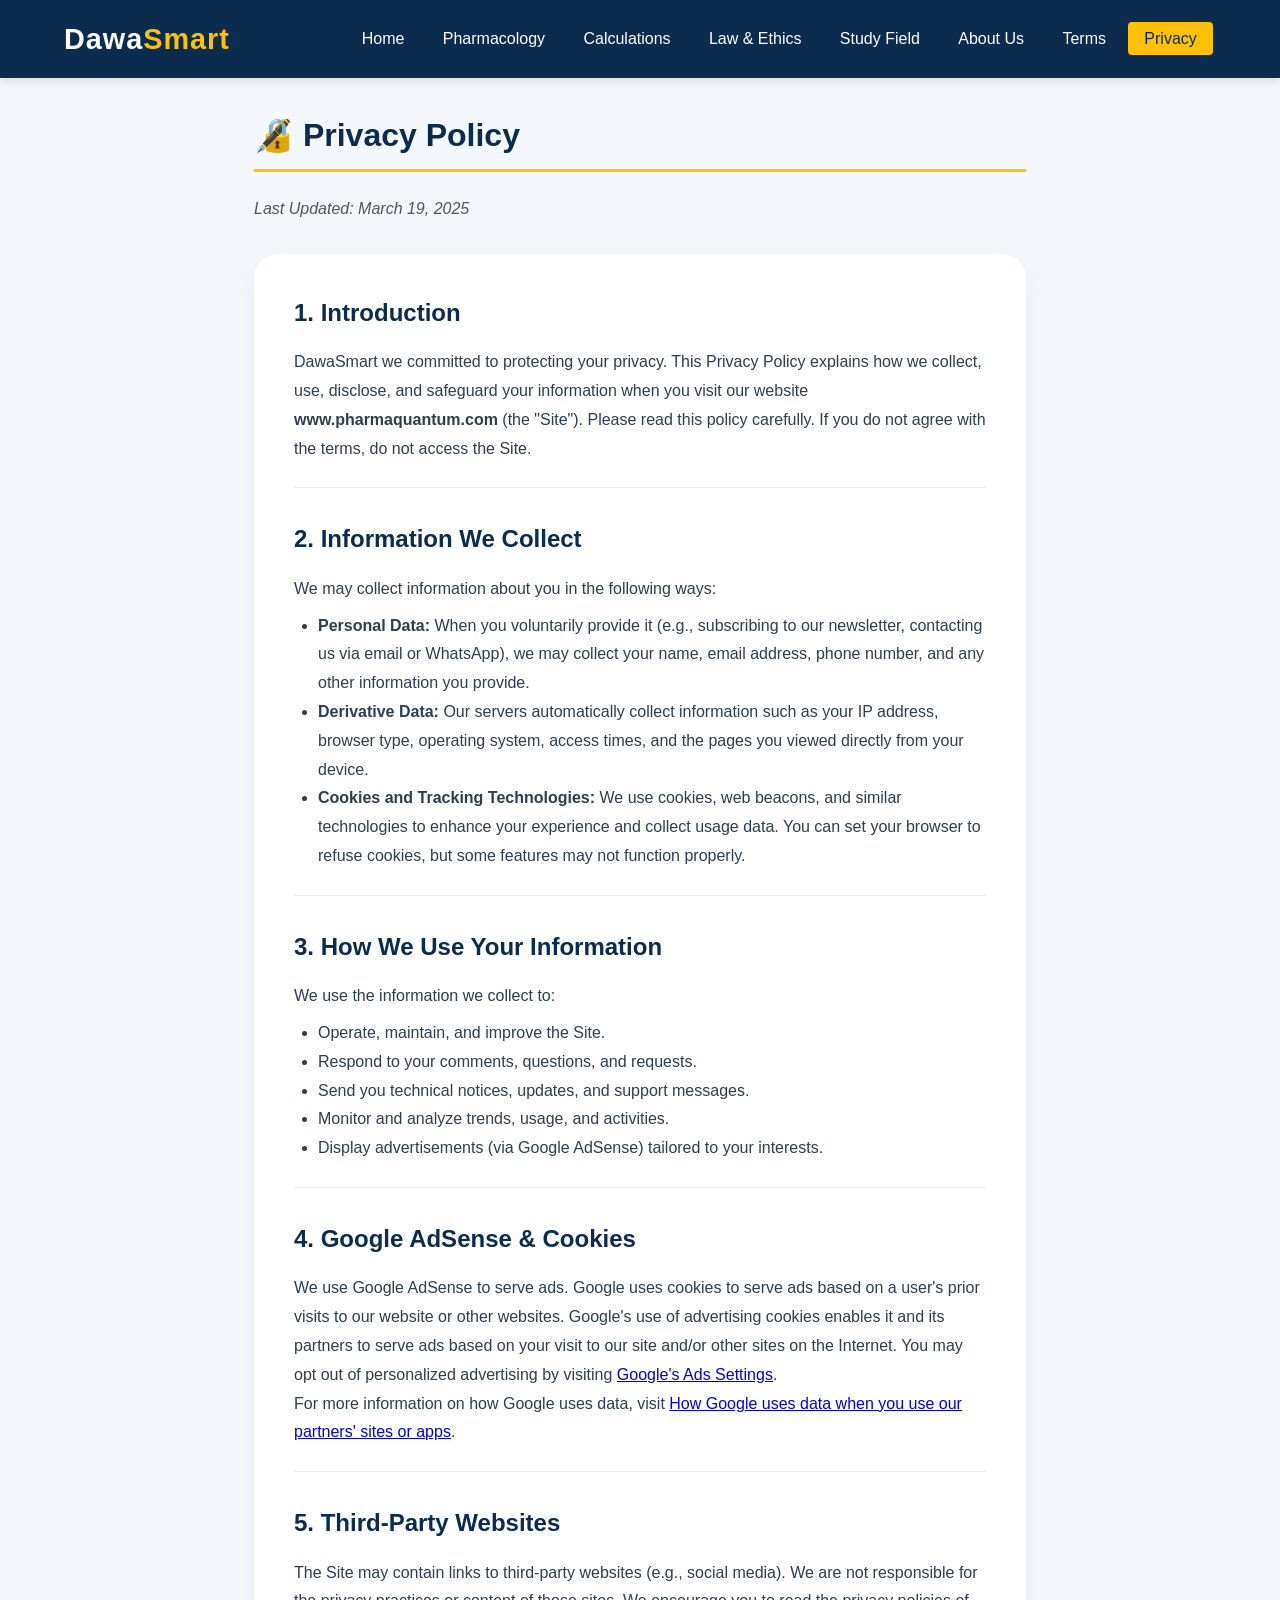
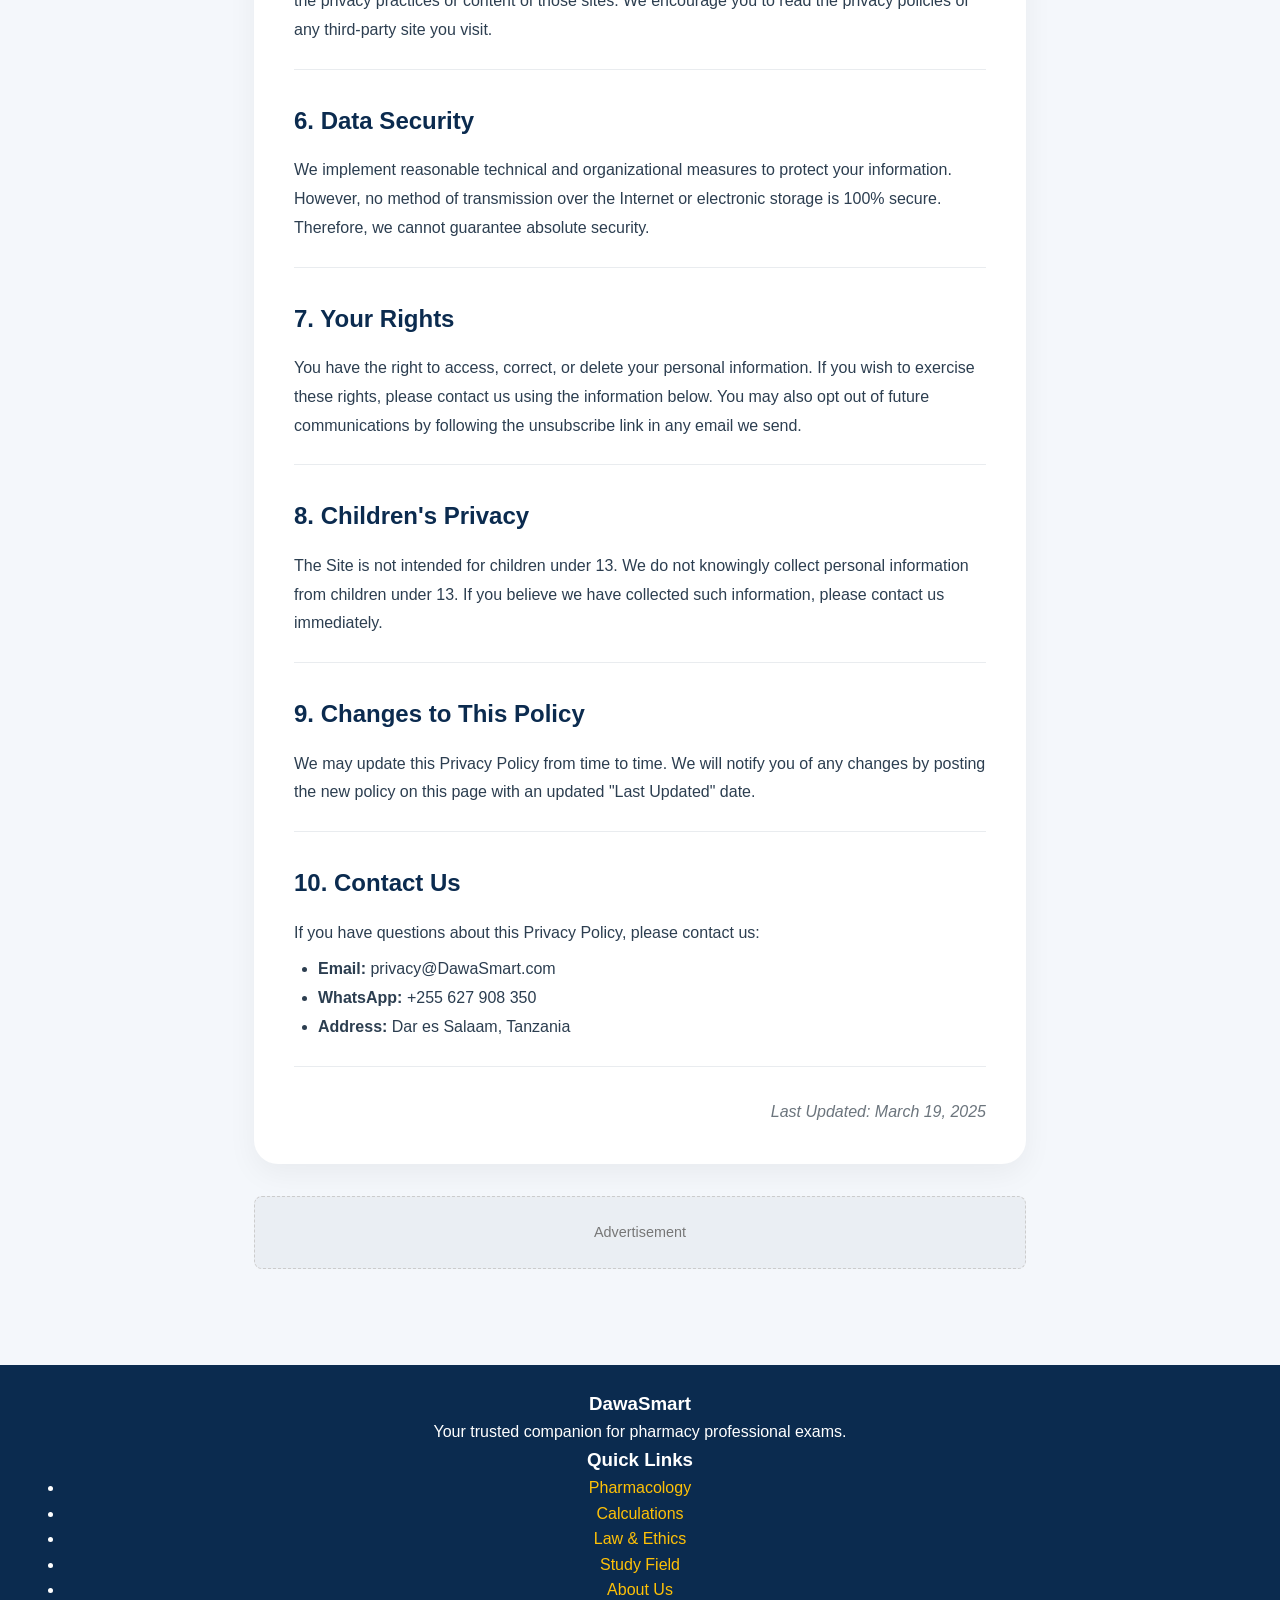
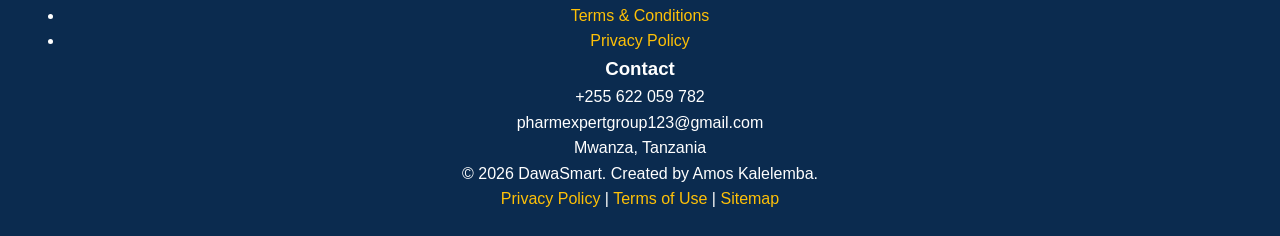
==== privacy.html @ 4b035a09 "Add files via upload" ====
<!DOCTYPE html>
<html lang="en">
<head>
    <meta charset="UTF-8">
    <meta name="viewport" content="width=device-width, initial-scale=1.0, maximum-scale=1.0, user-scalable=yes">
    <title>DawaSmart- Privacy Policy</title>
    <link rel="stylesheet" href="style.css">
    <!-- Google AdSense placeholder (if needed) -->
    <script async src="https://pagead2.googlesyndication.com/pagead/js/adsbygoogle.js?client=ca-pub-XXXXXXXXXXXXXXXX" crossorigin="anonymous"></script>
    <style>
        /* Additional styling for privacy page */
        .privacy-container {
            background: white;
            border-radius: 24px;
            padding: 2.5rem;
            box-shadow: 0 10px 30px rgba(0,0,0,0.05);
            margin: 2rem 0;
        }
        .privacy-section {
            margin-bottom: 2rem;
            border-bottom: 1px solid #e9ecef;
            padding-bottom: 1.5rem;
        }
        .privacy-section:last-child {
            border-bottom: none;
        }
        .privacy-section h2 {
            color: #0b2b4f;
            font-size: 1.5rem;
            margin-bottom: 1rem;
        }
        .privacy-section p, .privacy-section li {
            line-height: 1.8;
            color: #2c3e50;
        }
        .privacy-section ul {
            margin-left: 1.5rem;
            margin-top: 0.5rem;
        }
        .last-updated {
            text-align: right;
            color: #6c757d;
            font-style: italic;
            margin-top: 2rem;
        }
    </style>
</head>
<body>
    <header>
        <div class="logo">Dawa<span>Smart</span></div>
        <nav class="navbar">
            <ul class="nav-menu">
                <li><a href="index.html">Home</a></li>
                <li><a href="pharmacology.html">Pharmacology</a></li>
                <li><a href="calculations.html">Calculations</a></li>
                <li><a href="law-ethics.html">Law & Ethics</a></li>
                <li><a href="study-field.html">Study Field</a></li>
                <li><a href="about.html">About Us</a></li>
                <li><a href="terms.html">Terms</a></li>
                <li><a href="privacy.html" class="active">Privacy</a></li>
            </ul>
            <div class="hamburger">
                <span class="bar"></span><span class="bar"></span><span class="bar"></span>
            </div>
        </nav>
    </header>

    <main class="content-page">
        <h1>🔏 Privacy Policy</h1>
        <p class="page-description">Last Updated: March 19, 2025</p>

        <div class="privacy-container">
            <div class="privacy-section">
                <h2>1. Introduction</h2>
                <p>DawaSmart we committed to protecting your privacy. This Privacy Policy explains how we collect, use, disclose, and safeguard your information when you visit our website <strong>www.pharmaquantum.com</strong> (the "Site"). Please read this policy carefully. If you do not agree with the terms, do not access the Site.</p>
            </div>

            <div class="privacy-section">
                <h2>2. Information We Collect</h2>
                <p>We may collect information about you in the following ways:</p>
                <ul>
                    <li><strong>Personal Data:</strong> When you voluntarily provide it (e.g., subscribing to our newsletter, contacting us via email or WhatsApp), we may collect your name, email address, phone number, and any other information you provide.</li>
                    <li><strong>Derivative Data:</strong> Our servers automatically collect information such as your IP address, browser type, operating system, access times, and the pages you viewed directly from your device.</li>
                    <li><strong>Cookies and Tracking Technologies:</strong> We use cookies, web beacons, and similar technologies to enhance your experience and collect usage data. You can set your browser to refuse cookies, but some features may not function properly.</li>
                </ul>
            </div>

            <div class="privacy-section">
                <h2>3. How We Use Your Information</h2>
                <p>We use the information we collect to:</p>
                <ul>
                    <li>Operate, maintain, and improve the Site.</li>
                    <li>Respond to your comments, questions, and requests.</li>
                    <li>Send you technical notices, updates, and support messages.</li>
                    <li>Monitor and analyze trends, usage, and activities.</li>
                    <li>Display advertisements (via Google AdSense) tailored to your interests.</li>
                </ul>
            </div>

            <div class="privacy-section">
                <h2>4. Google AdSense & Cookies</h2>
                <p>We use Google AdSense to serve ads. Google uses cookies to serve ads based on a user's prior visits to our website or other websites. Google's use of advertising cookies enables it and its partners to serve ads based on your visit to our site and/or other sites on the Internet. You may opt out of personalized advertising by visiting <a href="https://www.google.com/settings/ads" target="_blank">Google's Ads Settings</a>.</p>
                <p>For more information on how Google uses data, visit <a href="https://policies.google.com/technologies/partner-sites" target="_blank">How Google uses data when you use our partners' sites or apps</a>.</p>
            </div>

            <div class="privacy-section">
                <h2>5. Third-Party Websites</h2>
                <p>The Site may contain links to third-party websites (e.g., social media). We are not responsible for the privacy practices or content of those sites. We encourage you to read the privacy policies of any third-party site you visit.</p>
            </div>

            <div class="privacy-section">
                <h2>6. Data Security</h2>
                <p>We implement reasonable technical and organizational measures to protect your information. However, no method of transmission over the Internet or electronic storage is 100% secure. Therefore, we cannot guarantee absolute security.</p>
            </div>

            <div class="privacy-section">
                <h2>7. Your Rights</h2>
                <p>You have the right to access, correct, or delete your personal information. If you wish to exercise these rights, please contact us using the information below. You may also opt out of future communications by following the unsubscribe link in any email we send.</p>
            </div>

            <div class="privacy-section">
                <h2>8. Children's Privacy</h2>
                <p>The Site is not intended for children under 13. We do not knowingly collect personal information from children under 13. If you believe we have collected such information, please contact us immediately.</p>
            </div>

            <div class="privacy-section">
                <h2>9. Changes to This Policy</h2>
                <p>We may update this Privacy Policy from time to time. We will notify you of any changes by posting the new policy on this page with an updated "Last Updated" date.</p>
            </div>

            <div class="privacy-section">
                <h2>10. Contact Us</h2>
                <p>If you have questions about this Privacy Policy, please contact us:</p>
                <ul>
                    <li><strong>Email:</strong> privacy@DawaSmart.com</li>
                    <li><strong>WhatsApp:</strong> +255 627 908 350</li>
                    <li><strong>Address:</strong> Dar es Salaam, Tanzania</li>
                </ul>
            </div>

            <div class="last-updated">
                Last Updated: March 19, 2025
            </div>
        </div>

        <!-- Ad space -->
        <div class="ad-banner">
            <p>Advertisement</p>
        </div>
    </main>

    <!-- Advanced Footer (same as other pages) -->
    <footer class="advanced-footer">
        <div class="footer-grid">
            <div class="footer-col">
                <h3>DawaSmart</h3>
                <p>Your trusted companion for pharmacy professional exams.</p>
                <div class="social-links">
                    <a href="#"><i class="fab fa-facebook-f"></i></a>
                    <a href="#"><i class="fab fa-twitter"></i></a>
                    <a href="#"><i class="fab fa-linkedin-in"></i></a>
                    <a href="#"><i class="fab fa-whatsapp"></i></a>
                    <a href="#"><i class="fab fa-youtube"></i></a>
                </div>
            </div>
            <div class="footer-col">
                <h3>Quick Links</h3>
                <ul>
                    <li><a href="pharmacology.html"><i class="fas fa-chevron-right"></i> Pharmacology</a></li>
                    <li><a href="calculations.html"><i class="fas fa-chevron-right"></i> Calculations</a></li>
                    <li><a href="law-ethics.html"><i class="fas fa-chevron-right"></i> Law & Ethics</a></li>
                    <li><a href="study-field.html"><i class="fas fa-chevron-right"></i> Study Field</a></li>
                    <li><a href="about.html"><i class="fas fa-chevron-right"></i> About Us</a></li>
                    <li><a href="terms.html"><i class="fas fa-chevron-right"></i> Terms & Conditions</a></li>
                    <li><a href="privacy.html"><i class="fas fa-chevron-right"></i> Privacy Policy</a></li>
                </ul>
            </div>
            <div class="footer-col">
                <h3>Contact</h3>
                <div class="contact-item"><i class="fas fa-phone-alt"></i> +255 622 059 782</div>
                <div class="contact-item"><i class="fas fa-envelope"></i> pharmexpertgroup123@gmail.com</div>
                <div class="contact-item"><i class="fas fa-map-marker-alt"></i> Mwanza, Tanzania</div>
            </div>
        </div>
        <div class="footer-bottom">
            <div>&copy; 2026 DawaSmart. Created by Amos Kalelemba.</div>
            <div class="footer-bottom-links">
                <a href="privacy.html">Privacy Policy</a> | <a href="terms.html">Terms of Use</a> | <a href="sitemap.xml">Sitemap</a>
            </div>
        </div>
    </footer>

    <script src="script.js"></script>
</body>
</html>
---- style.css ----
/* ===== RESET & BASE ===== */
* {
    margin: 0;
    padding: 0;
    box-sizing: border-box;
}

body {
    font-family: 'Segoe UI', Tahoma, Geneva, Verdana, sans-serif;
    line-height: 1.6;
    color: #333;
    background: #f4f7fb;
    /* Disable text selection */
    user-select: none;
    -webkit-user-select: none;
    -moz-user-select: none;
    -ms-user-select: none;
}

/* ===== HEADER & NAVIGATION ===== */
header {
    background: #0b2b4f;
    color: white;
    padding: 1rem 5%;
    display: flex;
    justify-content: space-between;
    align-items: center;
    flex-wrap: wrap;
    position: sticky;
    top: 0;
    z-index: 100;
    box-shadow: 0 4px 10px rgba(0,0,0,0.1);
}

.logo {
    font-size: 1.8rem;
    font-weight: 700;
    letter-spacing: 1px;
}
.logo span {
    color: #ffc107;
}

.navbar ul {
    display: flex;
    list-style: none;
}
.navbar ul li a {
    color: white;
    text-decoration: none;
    padding: 0.5rem 1rem;
    margin: 0 0.2rem;
    border-radius: 4px;
    transition: background 0.3s, color 0.3s;
    font-weight: 500;
}
.navbar ul li a:hover,
.navbar ul li a.active {
    background: #ffc107;
    color: #0b2b4f;
}

.hamburger {
    display: none;
    flex-direction: column;
    cursor: pointer;
}
.hamburger .bar {
    width: 25px;
    height: 3px;
    background: white;
    margin: 3px 0;
    transition: 0.4s;
}

/* ===== MAIN & HERO ===== */
main {
    min-height: 70vh;
    padding: 2rem 5%;
}

.hero {
    text-align: center;
    margin: 2rem 0 3rem;
}
.hero h1 {
    font-size: 2.5rem;
    color: #0b2b4f;
    margin-bottom: 1rem;
}
.hero p {
    font-size: 1.2rem;
    max-width: 800px;
    margin: 0 auto 2rem;
    color: #555;
}
.cta-btn {
    background: #0b2b4f;
    color: white;
    padding: 0.8rem 2rem;
    text-decoration: none;
    border-radius: 50px;
    font-weight: 600;
    transition: background 0.3s, transform 0.2s;
    display: inline-block;
}
.cta-btn:hover {
    background: #ffc107;
    color: #0b2b4f;
    transform: scale(1.05);
}

/* ===== MODULES GRID (HOME) ===== */
.modules-grid {
    display: grid;
    grid-template-columns: repeat(auto-fit, minmax(250px, 1fr));
    gap: 2rem;
    margin: 3rem 0;
}
.module-card {
    background: white;
    padding: 2rem 1.5rem;
    border-radius: 10px;
    box-shadow: 0 5px 15px rgba(0,0,0,0.1);
    transition: transform 0.3s, box-shadow 0.3s;
    cursor: pointer;
    text-align: center;
}
.module-card:hover {
    transform: translateY(-5px);
    box-shadow: 0 10px 25px rgba(0,0,0,0.15);
}
.module-card h2 {
    color: #0b2b4f;
    margin-bottom: 0.5rem;
    font-size: 1.5rem;
}
.module-card p {
    color: #666;
    font-size: 0.95rem;
}

/* ===== CONTENT PAGES ===== */
.content-page {
    max-width: 900px;
    margin: 0 auto;
}
.content-page h1 {
    color: #0b2b4f;
    border-bottom: 3px solid #ffc107;
    padding-bottom: 0.5rem;
    margin-bottom: 1.5rem;
}
.page-description {
    font-style: italic;
    margin-bottom: 2rem;
    color: #555;
}
.qa-block {
    background: white;
    border-radius: 10px;
    padding: 1.5rem;
    margin-bottom: 2rem;
    box-shadow: 0 2px 5px rgba(0,0,0,0.05);
    border-left: 5px solid #0b2b4f;
}
.qa-block h2 {
    color: #0b2b4f;
    font-size: 1.3rem;
    margin-bottom: 1rem;
}
.solution {
    background: #f8f9fc;
    padding: 1rem;
    border-radius: 8px;
    margin-top: 1rem;
}
.solution ul {
    margin-left: 1.5rem;
}

/* ===== AD BANNER ===== */
.ad-banner {
    background: #eaeef3;
    text-align: center;
    padding: 1.5rem;
    margin: 2rem 0;
    border-radius: 8px;
    color: #777;
    font-size: 0.9rem;
    border: 1px dashed #ccc;
}

/* ===== FOOTER ===== */
footer {
    background: #0b2b4f;
    color: white;
    text-align: center;
    padding: 1.5rem 5%;
    margin-top: 2rem;
}
footer a {
    color: #ffc107;
    text-decoration: none;
}

/* ===== RESPONSIVE DESIGN ===== */
@media (max-width: 768px) {
    .hamburger {
        display: flex;
    }
    .nav-menu {
        position: fixed;
        left: -100%;
        top: 70px;
        flex-direction: column;
        background: #0b2b4f;
        width: 100%;
        text-align: center;
        transition: 0.3s;
        box-shadow: 0 10px 10px rgba(0,0,0,0.1);
        padding: 1rem 0;
    }
    .nav-menu.active {
        left: 0;
    }
    .navbar ul li {
        margin: 1rem 0;
    }
    .hero h1 {
        font-size: 2rem;
    }

}
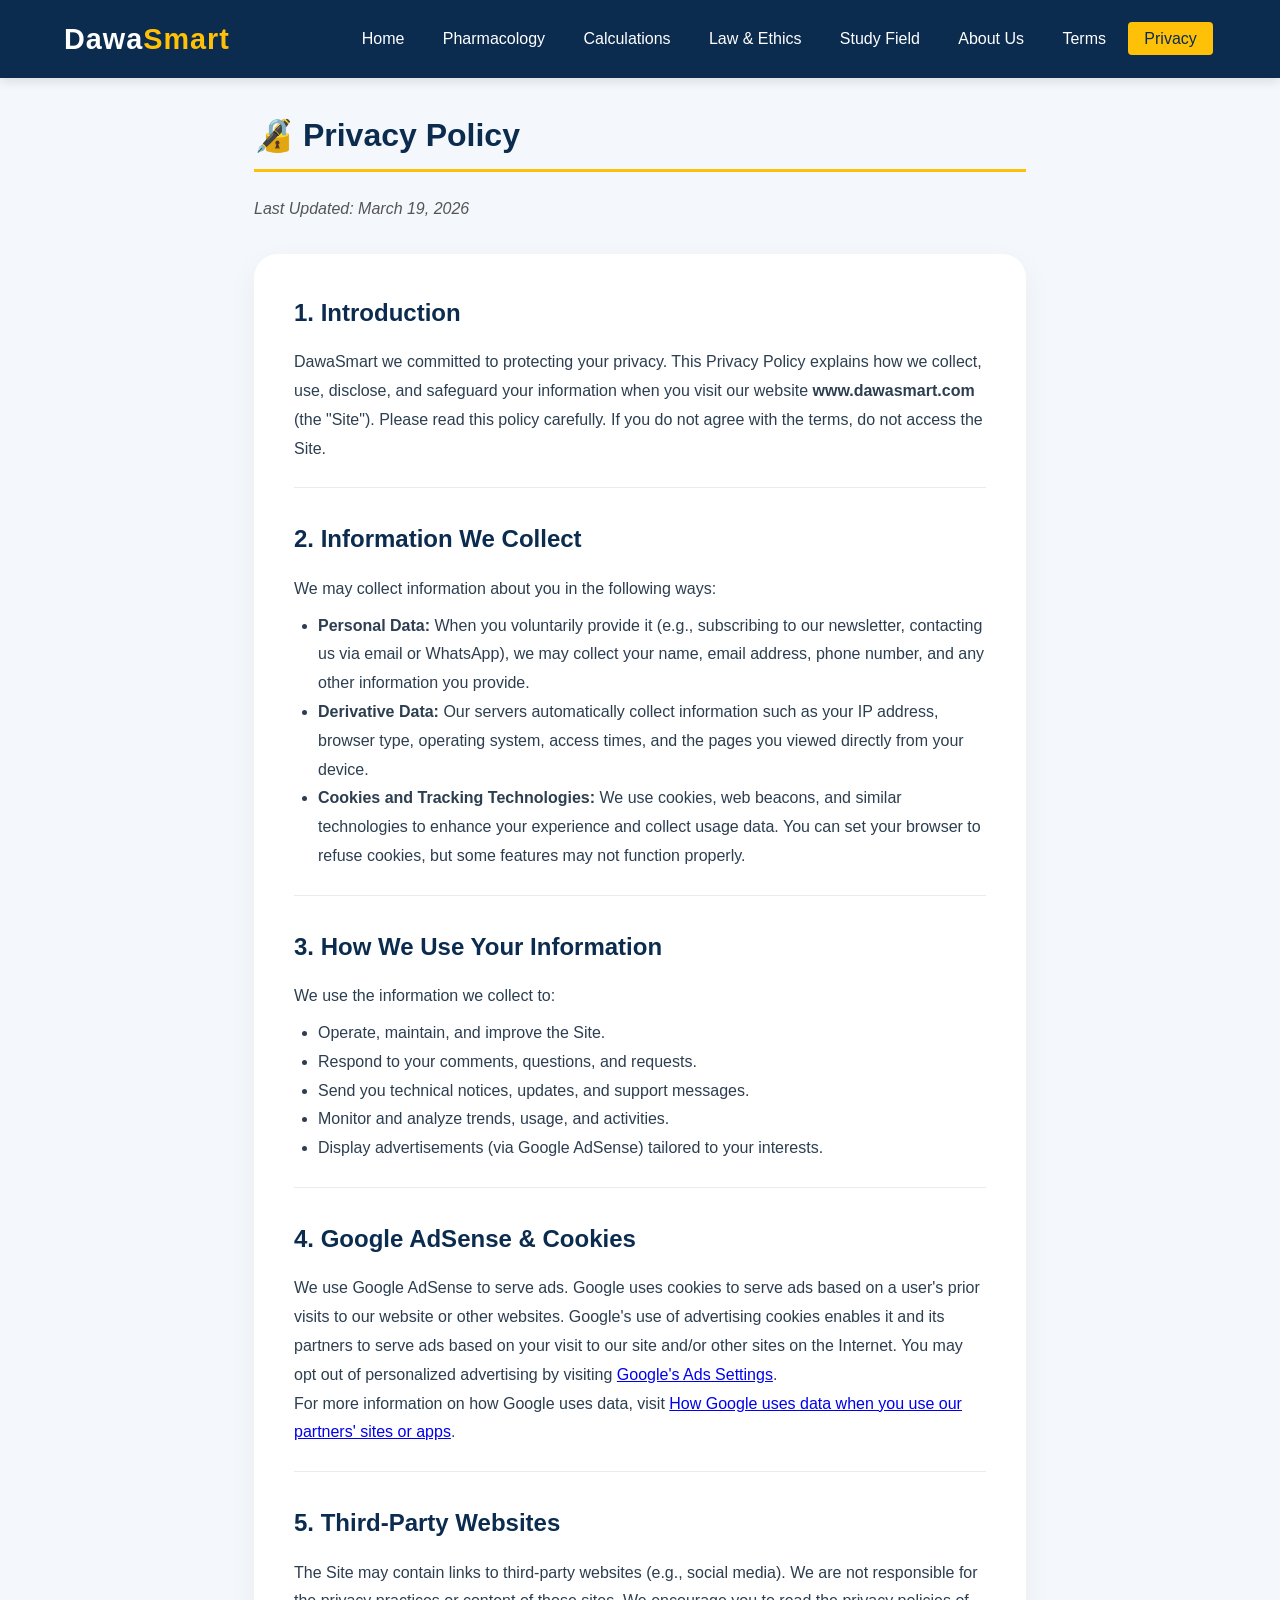
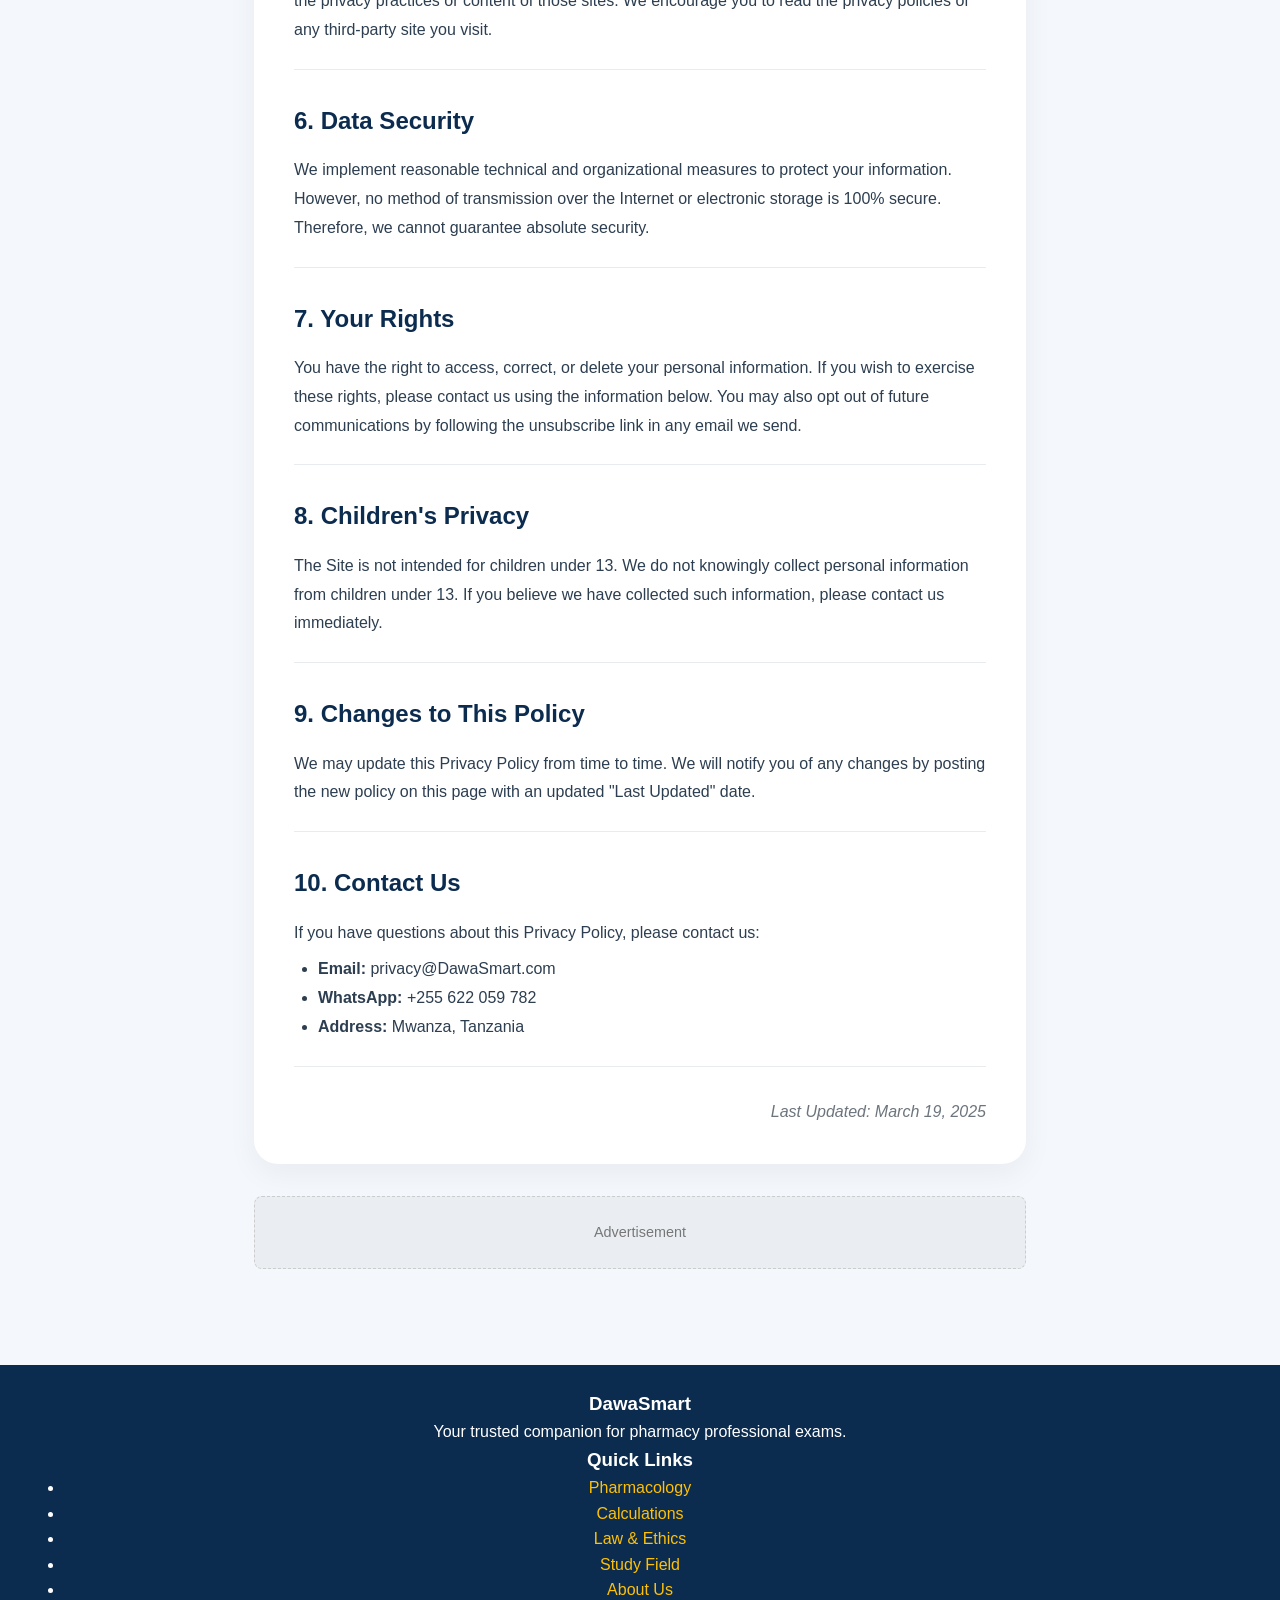
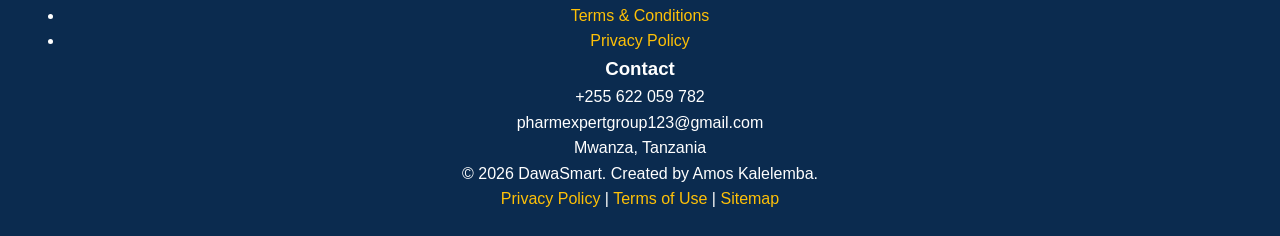
==== commit 6e8bc65d: "Add files via upload" ====
--- a/privacy.html
+++ b/privacy.html
@@ -67,12 +67,12 @@
 
     <main class="content-page">
         <h1>🔏 Privacy Policy</h1>
-        <p class="page-description">Last Updated: March 19, 2025</p>
+        <p class="page-description">Last Updated: March 19, 2026</p>
 
         <div class="privacy-container">
             <div class="privacy-section">
                 <h2>1. Introduction</h2>
-                <p>DawaSmart we committed to protecting your privacy. This Privacy Policy explains how we collect, use, disclose, and safeguard your information when you visit our website <strong>www.pharmaquantum.com</strong> (the "Site"). Please read this policy carefully. If you do not agree with the terms, do not access the Site.</p>
+                <p>DawaSmart we committed to protecting your privacy. This Privacy Policy explains how we collect, use, disclose, and safeguard your information when you visit our website <strong>www.dawasmart.com</strong> (the "Site"). Please read this policy carefully. If you do not agree with the terms, do not access the Site.</p>
             </div>
 
             <div class="privacy-section">
@@ -133,8 +133,8 @@
                 <p>If you have questions about this Privacy Policy, please contact us:</p>
                 <ul>
                     <li><strong>Email:</strong> privacy@DawaSmart.com</li>
-                    <li><strong>WhatsApp:</strong> +255 627 908 350</li>
-                    <li><strong>Address:</strong> Dar es Salaam, Tanzania</li>
+                    <li><strong>WhatsApp:</strong> +255 622 059 782</li>
+                    <li><strong>Address:</strong> Mwanza, Tanzania</li>
                 </ul>
             </div>
 
@@ -192,4 +192,4 @@
 
     <script src="script.js"></script>
 </body>
-</html>+</html>
